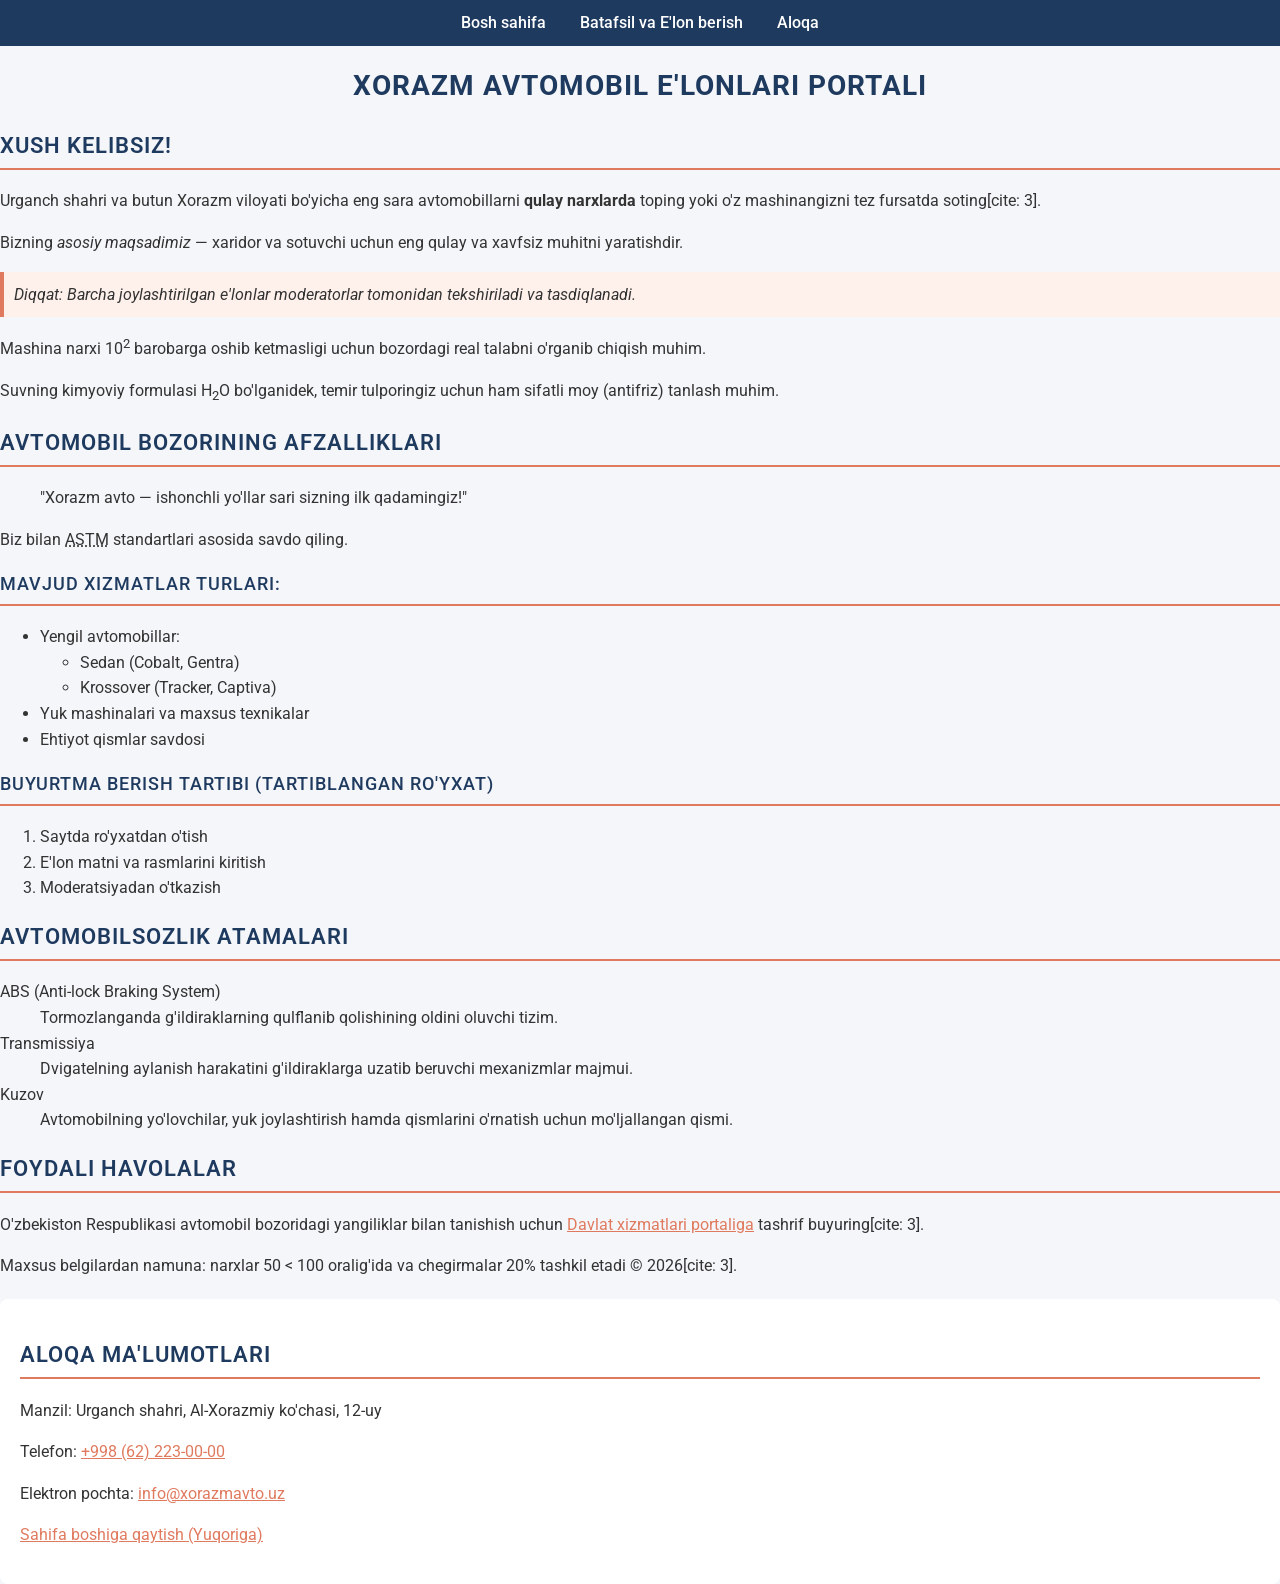
==== index.html @ d3a6dae4 "Initial commit" ====
<!DOCTYPE html>
<html lang="uz">
<head>
    <meta charset="UTF-8">
    <meta name="viewport" content="width=device-width, initial-scale=1.0">
    <meta name="description" content="Xorazm va Urganch shahridagi eng qulay avtomobil e'lonlari sayti. Mashina sotish va sotib olish.">
    <title>Xorazm Avto - Bosh sahifa</title>
    <!-- Google Fonts -->
    <link href="https://fonts.googleapis.com/css2?family=Roboto:wght@400;500;700&display=swap" rel="stylesheet">
    <!-- Tashqi CSS -->
    <link rel="stylesheet" href="css/style.css">
</head>
<body>

    <!-- Navigatsiya menyusi va havolalar -->
    <nav>
        <ul>
            <li><a href="index.html">Bosh sahifa</a></li>
            <li><a href="batafsil.html">Batafsil va E'lon berish</a></li>
            <li><a href="#aloqa">Aloqa</a></li>
        </ul>
    </nav>

    <header>
        <h1>Xorazm Avtomobil E'lonlari Portali</h1>
    </header>

    <main>
        <section>
            <h2>Xush kelibsiz!</h2>
            <p>Urganch shahri va butun Xorazm viloyati bo'yicha eng sara avtomobillarni <strong>qulay narxlarda</strong> toping yoki o'z mashinangizni tez fursatda soting[cite: 3].</p>
            <p>Bizning <em>asosiy maqsadimiz</em> — xaridor va sotuvchi uchun eng qulay va xavfsiz muhitni yaratishdir.</p>
            <p class="izoh">Diqqat: Barcha joylashtirilgan e'lonlar moderatorlar tomonidan tekshiriladi va tasdiqlanadi.</p>
            <p>Mashina narxi 10<sup>2</sup> barobarga oshib ketmasligi uchun bozordagi real talabni o'rganib chiqish muhim.</p>
            <p>Suvning kimyoviy formulasi H<sub>2</sub>O bo'lganidek, temir tulporingiz uchun ham sifatli moy (antifriz) tanlash muhim.</p>
        </section>

        <section>
            <h2>Avtomobil bozorining afzalliklari</h2>
            <blockquote>"Xorazm avto — ishonchli yo'llar sari sizning ilk qadamingiz!"</blockquote>
            <p>Biz bilan <abbr title="Avtomobil savdo markazi">ASTM</abbr> standartlari asosida savdo qiling.</p>
            
            <!-- Ichma-ich ro'yxat (ul ichida ul) -->
            <h3>Mavjud xizmatlar turlari:</h3>
            <ul>
                <li>Yengil avtomobillar:
                    <ul>
                        <li>Sedan (Cobalt, Gentra)</li>
                        <li>Krossover (Tracker, Captiva)</li>
                    </ul>
                </li>
                <li>Yuk mashinalari va maxsus texnikalar</li>
                <li>Ehtiyot qismlar savdosi</li>
            </ul>

            <h3>Buyurtma berish tartibi (Tartiblangan ro'yxat)</h3>
            <ol>
                <li>Saytda ro'yxatdan o'tish</li>
                <li>E'lon matni va rasmlarini kiritish</li>
                <li>Moderatsiyadan o'tkazish</li>
            </ol>
        </section>

        <!-- Atamalar ro'yxati dl -->
        <section>
            <h2>Avtomobilsozlik atamalari</h2>
            <dl>
                <dt>ABS (Anti-lock Braking System)</dt>
                <dd>Tormozlanganda g'ildiraklarning qulflanib qolishining oldini oluvchi tizim.</dd>
                
                <dt>Transmissiya</dt>
                <dd>Dvigatelning aylanish harakatini g'ildiraklarga uzatib beruvchi mexanizmlar majmui.</dd>
                
                <dt>Kuzov</dt>
                <dd>Avtomobilning yo'lovchilar, yuk joylashtirish hamda qismlarini o'rnatish uchun mo'ljallangan qismi.</dd>
            </dl>
        </section>

        <!-- Maxsus belgilar va tashqi havola -->
        <section>
            <h2>Foydali havolalar</h2>
            <p>O'zbekiston Respublikasi avtomobil bozoridagi yangiliklar bilan tanishish uchun <a href="https://gov.uz" target="_blank" rel="noopener">Davlat xizmatlari portaliga</a> tashrif buyuring[cite: 3].</p>
            <p>Maxsus belgilardan namuna: narxlar 50 &lt; 100 oralig'ida va chegirmalar 20&percnt; tashkil etadi &copy; 2026[cite: 3].</p>
        </section>
    </main>

    <!-- Aloqa qismi (ID selektori uchun) -->
    <footer id="aloqa">
        <h2>Aloqa ma'lumotlari</h2>
        <p>Manzil: Urganch shahri, Al-Xorazmiy ko'chasi, 12-uy</p>
        <p>Telefon: <a href="tel:+998622230000">+998 (62) 223-00-00</a></p>
        <p>Elektron pochta: <a href="mailto:info@xorazmavto.uz">info@xorazmavto.uz</a></p>
        <p><a href="#top">Sahifa boshiga qaytish (Yuqoriga)</a></p>
    </footer>

</body>
</html>
---- css/style.css ----
/* CSS faylni bo'limlarga ajratish va o'zgaruvchilar */
:root {
  --asosiy-rang: #1f3a5f;
  --ikkilamchi-rang: #e07a5f;
  --fon-rangi: #f4f6f9;
  --oq-rang: #ffffff;
  --matn-rangi: #333333;
}

/* Asosiy teglarga uslub berish */
body {
  font-family: 'Roboto', Arial, sans-serif;
  background-color: var(--fon-rangi);
  color: var(--matn-rangi);
  margin: 0;
  padding: 0;
  line-height: 1.6;
}

/* Sarlavhalar va matnlar */
h1, h2, h3 {
  color: var(--asosiy-rang);
  text-transform: uppercase;
  letter-spacing: 1px;
}

h1 {
  font-size: 28px;
  font-weight: 700;
  text-align: center;
}

h2 {
  font-size: 22px;
  font-weight: 600;
}

h3 {
  font-size: 18px;
  font-weight: 500;
}

p {
  font-size: 16px;
  font-style: normal;
}

/* Klass va ID selektorlari */
.izoh {
  background-color: #fef1ec;
  border-left: 4px solid var(--ikkilamchi-rang);
  padding: 10px;
  font-style: italic;
}

#aloqa {
  background-color: var(--oq-rang);
  padding: 20px;
  margin-top: 20px;
  border-radius: 8px;
}

/* Guruhlangan selektorlar */
h2, h3 {
  border-bottom: 2px solid var(--ikkilamchi-rang);
  padding-bottom: 5px;
}

/* Avlod selektori (navigatsiya havolalari uchun) */
nav ul {
  list-style-type: none;
  background-color: var(--asosiy-rang);
  padding: 10px;
  text-align: center;
  margin: 0;
}

nav ul li {
  display: inline;
  margin: 0 15px;
}

nav a {
  color: white;
  text-decoration: none;
  font-weight: 500;
}

/* Havolalar holati (a, a:hover, a:visited) */
a {
  color: var(--ikkilamchi-rang);
  text-decoration: underline;
}

a:visited {
  color: #723d46;
}

a:hover {
  color: #f2cc8f;
  text-decoration: none;
}
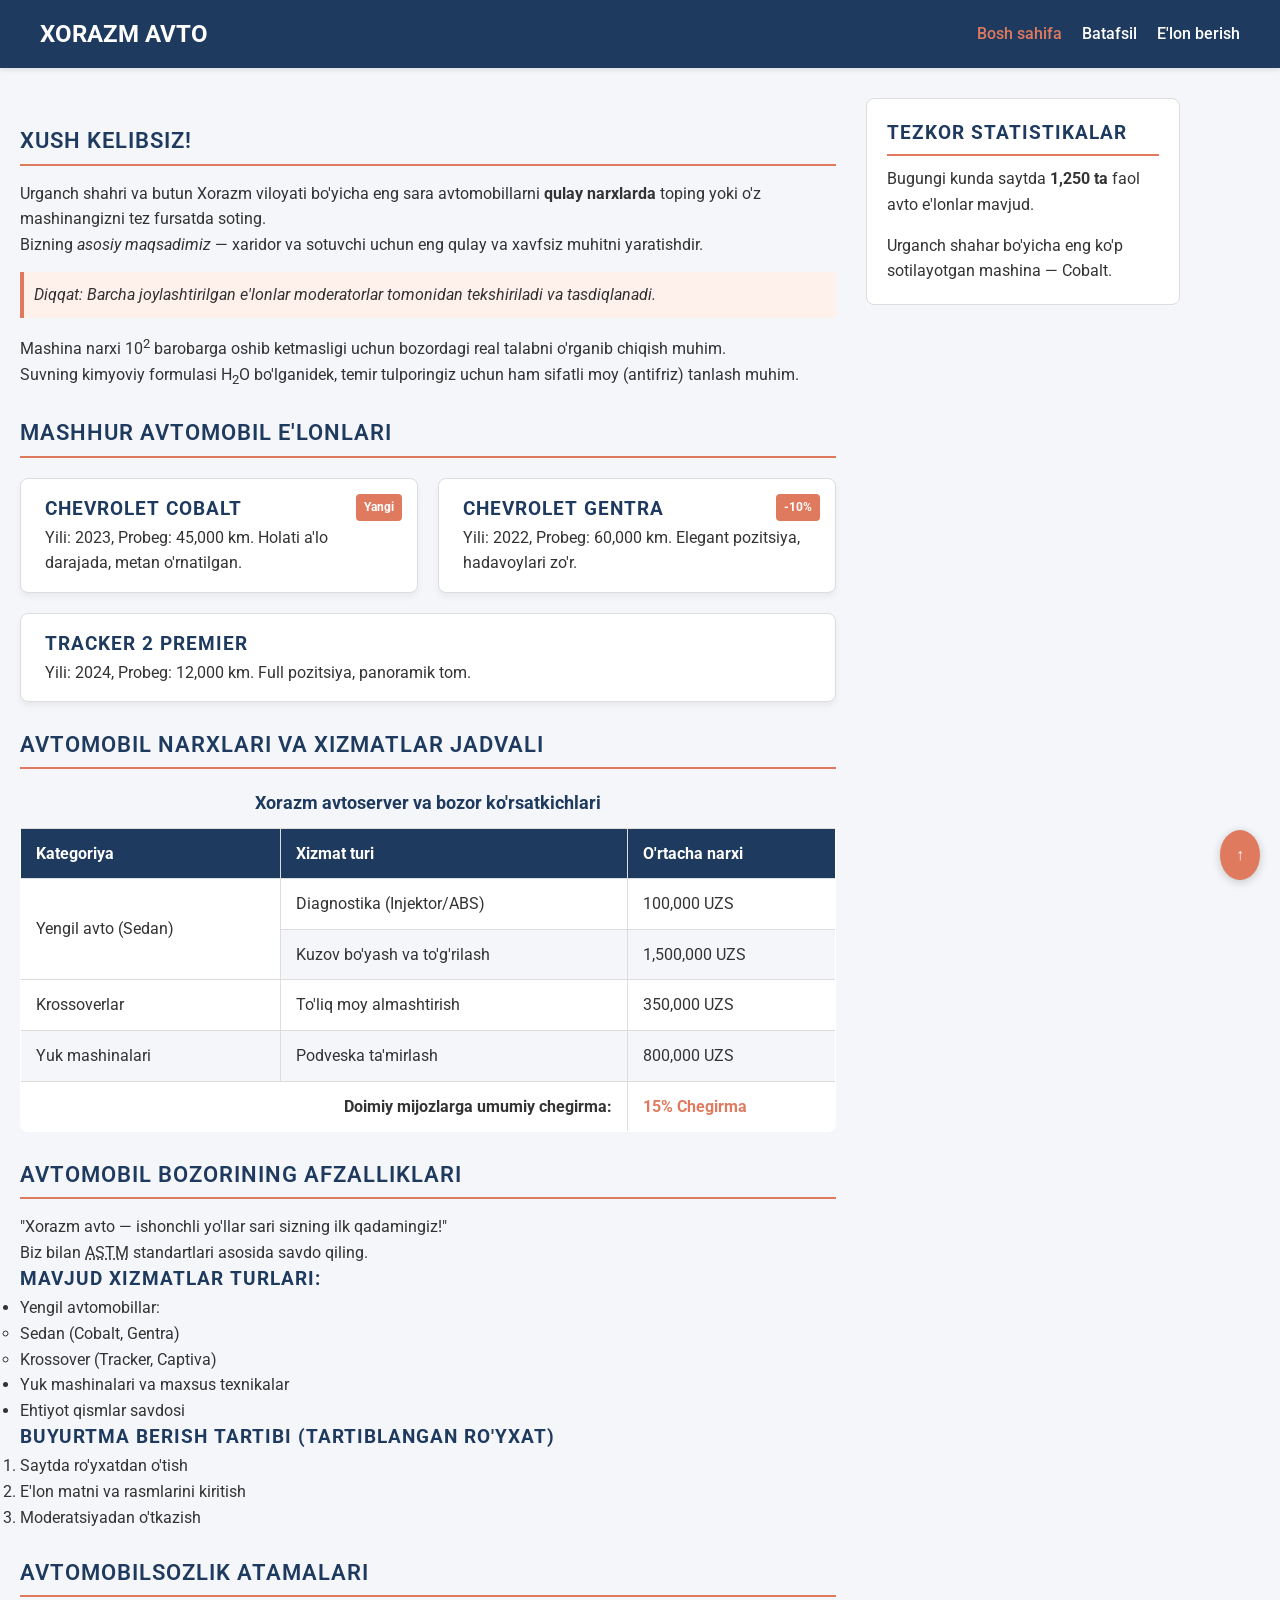
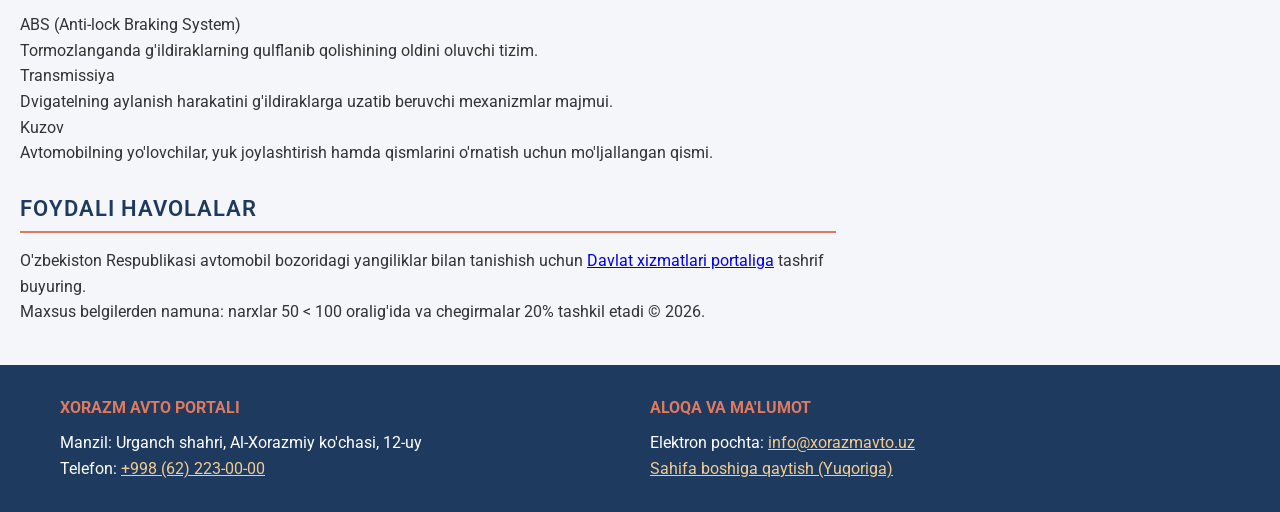
==== commit 324f025f: "2-amaliy web" ====
--- a/index.html
+++ b/index.html
@@ -5,92 +5,171 @@
     <meta name="viewport" content="width=device-width, initial-scale=1.0">
     <meta name="description" content="Xorazm va Urganch shahridagi eng qulay avtomobil e'lonlari sayti. Mashina sotish va sotib olish.">
     <title>Xorazm Avto - Bosh sahifa</title>
-    <!-- Google Fonts -->
     <link href="https://fonts.googleapis.com/css2?family=Roboto:wght@400;500;700&display=swap" rel="stylesheet">
-    <!-- Tashqi CSS -->
     <link rel="stylesheet" href="css/style.css">
 </head>
-<body>
-
-    <!-- Navigatsiya menyusi va havolalar -->
-    <nav>
-        <ul>
-            <li><a href="index.html">Bosh sahifa</a></li>
-            <li><a href="batafsil.html">Batafsil va E'lon berish</a></li>
-            <li><a href="#aloqa">Aloqa</a></li>
-        </ul>
-    </nav>
+<body id="top">
 
     <header>
-        <h1>Xorazm Avtomobil E'lonlari Portali</h1>
+        <div class="container header-flex">
+            <div class="logo">Xorazm Avto</div>
+            <nav>
+                <ul>
+                    <li><a href="index.html" class="active">Bosh sahifa</a></li>
+                    <li><a href="batafsil.html">Batafsil</a></li>
+                    <li><a href="aloqa.html">E'lon berish</a></li>
+                </ul>
+            </nav>
+        </div>
     </header>
 
-    <main>
-        <section>
-            <h2>Xush kelibsiz!</h2>
-            <p>Urganch shahri va butun Xorazm viloyati bo'yicha eng sara avtomobillarni <strong>qulay narxlarda</strong> toping yoki o'z mashinangizni tez fursatda soting[cite: 3].</p>
-            <p>Bizning <em>asosiy maqsadimiz</em> — xaridor va sotuvchi uchun eng qulay va xavfsiz muhitni yaratishdir.</p>
-            <p class="izoh">Diqqat: Barcha joylashtirilgan e'lonlar moderatorlar tomonidan tekshiriladi va tasdiqlanadi.</p>
-            <p>Mashina narxi 10<sup>2</sup> barobarga oshib ketmasligi uchun bozordagi real talabni o'rganib chiqish muhim.</p>
-            <p>Suvning kimyoviy formulasi H<sub>2</sub>O bo'lganidek, temir tulporingiz uchun ham sifatli moy (antifriz) tanlash muhim.</p>
-        </section>
+    <div class="container main-layout">
+        <main>
+            <section>
+                <h2>Xush kelibsiz!</h2>
+                <p>Urganch shahri va butun Xorazm viloyati bo'yicha eng sara avtomobillarni <strong>qulay narxlarda</strong> toping yoki o'z mashinangizni tez fursatda soting.</p>
+                <p>Bizning <em>asosiy maqsadimiz</em> — xaridor va sotuvchi uchun eng qulay va xavfsiz muhitni yaratishdir.</p>
+                <p class="izoh">Diqqat: Barcha joylashtirilgan e'lonlar moderatorlar tomonidan tekshiriladi va tasdiqlanadi.</p>
+                <p>Mashina narxi 10<sup>2</sup> barobarga oshib ketmasligi uchun bozordagi real talabni o'rganib chiqish muhim.</p>
+                <p>Suvning kimyoviy formulasi H<sub>2</sub>O bo'lganidek, temir tulporingiz uchun ham sifatli moy (antifriz) tanlash muhim.</p>
+            </section>
 
-        <section>
-            <h2>Avtomobil bozorining afzalliklari</h2>
-            <blockquote>"Xorazm avto — ishonchli yo'llar sari sizning ilk qadamingiz!"</blockquote>
-            <p>Biz bilan <abbr title="Avtomobil savdo markazi">ASTM</abbr> standartlari asosida savdo qiling.</p>
-            
-            <!-- Ichma-ich ro'yxat (ul ichida ul) -->
-            <h3>Mavjud xizmatlar turlari:</h3>
-            <ul>
-                <li>Yengil avtomobillar:
-                    <ul>
-                        <li>Sedan (Cobalt, Gentra)</li>
-                        <li>Krossover (Tracker, Captiva)</li>
-                    </ul>
-                </li>
-                <li>Yuk mashinalari va maxsus texnikalar</li>
-                <li>Ehtiyot qismlar savdosi</li>
-            </ul>
+            <!-- Kartalar qatori (Badge absolyut pozitsiyada) -->
+            <section>
+                <h2>Mashhur Avtomobil E'lonlari</h2>
+                <div class="cards-grid">
+                    <article class="card">
+                        <span class="badge">Yangi</span>
+                        <h3>Chevrolet Cobalt</h3>
+                        <p>Yili: 2023, Probeg: 45,000 km. Holati a'lo darajada, metan o'rnatilgan.</p>
+                    </article>
+                    <article class="card">
+                        <span class="badge">-10%</span>
+                        <h3>Chevrolet Gentra</h3>
+                        <p>Yili: 2022, Probeg: 60,000 km. Elegant pozitsiya, hadavoylari zo'r.</p>
+                    </article>
+                    <article class="card">
+                        <h3>Tracker 2 Premier</h3>
+                        <p>Yili: 2024, Probeg: 12,000 km. Full pozitsiya, panoramik tom.</p>
+                    </article>
+                </div>
+            </section>
 
-            <h3>Buyurtma berish tartibi (Tartiblangan ro'yxat)</h3>
-            <ol>
-                <li>Saytda ro'yxatdan o'tish</li>
-                <li>E'lon matni va rasmlarini kiritish</li>
-                <li>Moderatsiyadan o'tkazish</li>
-            </ol>
-        </section>
+            <!-- Jadval (A3, A4, A5 talablari) -->
+            <section>
+                <h2>Avtomobil Narxlari va Xizmatlar Jadvali</h2>
+                <div class="table-responsive">
+                    <table>
+                        <caption>Xorazm avtoserver va bozor ko'rsatkichlari</caption>
+                        <thead>
+                            <tr>
+                                <th>Kategoriya</th>
+                                <th>Xizmat turi</th>
+                                <th>O'rtacha narxi</th>
+                            </tr>
+                        </thead>
+                        <tbody>
+                            <tr>
+                                <td rowspan="2">Yengil avto (Sedan)</td>
+                                <td>Diagnostika (Injektor/ABS)</td>
+                                <td>100,000 UZS</td>
+                            </tr>
+                            <tr>
+                                <td>Kuzov bo'yash va to'g'rilash</td>
+                                <td>1,500,000 UZS</td>
+                            </tr>
+                            <tr>
+                                <td>Krossoverlar</td>
+                                <td>To'liq moy almashtirish</td>
+                                <td>350,000 UZS</td>
+                            </tr>
+                            <tr>
+                                <td>Yuk mashinalari</td>
+                                <td>Podveska ta'mirlash</td>
+                                <td>800,000 UZS</td>
+                            </tr>
+                            <tr>
+                                <td colspan="2" style="text-align: right; font-weight: bold;">Doimiy mijozlarga umumiy chegirma:</td>
+                                <td style="font-weight: bold; color: var(--ikkilamchi-rang);">15% Chegirma</td>
+                            </tr>
+                        </tbody>
+                    </table>
+                </div>
+            </section>
 
-        <!-- Atamalar ro'yxati dl -->
-        <section>
-            <h2>Avtomobilsozlik atamalari</h2>
-            <dl>
-                <dt>ABS (Anti-lock Braking System)</dt>
-                <dd>Tormozlanganda g'ildiraklarning qulflanib qolishining oldini oluvchi tizim.</dd>
+            <section>
+                <h2>Avtomobil bozorining afzalliklari</h2>
+                <blockquote>"Xorazm avto — ishonchli yo'llar sari sizning ilk qadamingiz!"</blockquote>
+                <p>Biz bilan <abbr title="Avtomobil savdo markazi">ASTM</abbr> standartlari asosida savdo qiling.</p>
                 
-                <dt>Transmissiya</dt>
-                <dd>Dvigatelning aylanish harakatini g'ildiraklarga uzatib beruvchi mexanizmlar majmui.</dd>
-                
-                <dt>Kuzov</dt>
-                <dd>Avtomobilning yo'lovchilar, yuk joylashtirish hamda qismlarini o'rnatish uchun mo'ljallangan qismi.</dd>
-            </dl>
-        </section>
+                <h3>Mavjud xizmatlar turlari:</h3>
+                <ul>
+                    <li>Yengil avtomobillar:
+                        <ul>
+                            <li>Sedan (Cobalt, Gentra)</li>
+                            <li>Krossover (Tracker, Captiva)</li>
+                        </ul>
+                    </li>
+                    <li>Yuk mashinalari va maxsus texnikalar</li>
+                    <li>Ehtiyot qismlar savdosi</li>
+                </ul>
 
-        <!-- Maxsus belgilar va tashqi havola -->
-        <section>
-            <h2>Foydali havolalar</h2>
-            <p>O'zbekiston Respublikasi avtomobil bozoridagi yangiliklar bilan tanishish uchun <a href="https://gov.uz" target="_blank" rel="noopener">Davlat xizmatlari portaliga</a> tashrif buyuring[cite: 3].</p>
-            <p>Maxsus belgilardan namuna: narxlar 50 &lt; 100 oralig'ida va chegirmalar 20&percnt; tashkil etadi &copy; 2026[cite: 3].</p>
-        </section>
-    </main>
+                <h3>Buyurtma berish tartibi (Tartiblangan ro'yxat)</h3>
+                <ol>
+                    <li>Saytda ro'yxatdan o'tish</li>
+                    <li>E'lon matni va rasmlarini kiritish</li>
+                    <li>Moderatsiyadan o'tkazish</li>
+                </ol>
+            </section>
 
-    <!-- Aloqa qismi (ID selektori uchun) -->
+            <!-- Atamalar ro'yxati dl -->
+            <section>
+                <h2>Avtomobilsozlik atamalari</h2>
+                <dl>
+                    <dt>ABS (Anti-lock Braking System)</dt>
+                    <dd>Tormozlanganda g'ildiraklarning qulflanib qolishining oldini oluvchi tizim.</dd>
+                    
+                    <dt>Transmissiya</dt>
+                    <dd>Dvigatelning aylanish harakatini g'ildiraklarga uzatib beruvchi mexanizmlar majmui.</dd>
+                    
+                    <dt>Kuzov</dt>
+                    <dd>Avtomobilning yo'lovchilar, yuk joylashtirish hamda qismlarini o'rnatish uchun mo'ljallangan qismi.</dd>
+                </dl>
+            </section>
+
+            <!-- Maxsus belgilar va tashqi havola -->
+            <section>
+                <h2>Foydali havolalar</h2>
+                <p>O'zbekiston Respublikasi avtomobil bozoridagi yangiliklar bilan tanishish uchun <a href="https://gov.uz" target="_blank" rel="noopener">Davlat xizmatlari portaliga</a> tashrif buyuring.</p>
+                <p>Maxsus belgilerden namuna: narxlar 50 &lt; 100 oralig'ida va chegirmalar 20&percnt; tashkil etadi &copy; 2026.</p>
+            </section>
+        </main>
+
+        <!-- Aside talabi -->
+        <aside>
+            <h3>Tezkor Statistikalar</h3>
+            <p>Bugungi kunda saytda <strong>1,250 ta</strong> faol avto e'lonlar mavjud.</p>
+            <p style="margin-top: 15px;">Urganch shahar bo'yicha eng ko'p sotilayotgan mashina — Cobalt.</p>
+        </aside>
+    </div>
+
+    <!-- B7. Fixed Yuqoriga tugmasi -->
+    <a href="#top" class="btn-up" title="Yuqoriga">↑</a>
+
+    <!-- Footer (2 ustunli Flexbox) -->
     <footer id="aloqa">
-        <h2>Aloqa ma'lumotlari</h2>
-        <p>Manzil: Urganch shahri, Al-Xorazmiy ko'chasi, 12-uy</p>
-        <p>Telefon: <a href="tel:+998622230000">+998 (62) 223-00-00</a></p>
-        <p>Elektron pochta: <a href="mailto:info@xorazmavto.uz">info@xorazmavto.uz</a></p>
-        <p><a href="#top">Sahifa boshiga qaytish (Yuqoriga)</a></p>
+        <div class="container footer-flex">
+            <div class="footer-col">
+                <h4>Xorazm Avto Portali</h4>
+                <p>Manzil: Urganch shahri, Al-Xorazmiy ko'chasi, 12-uy</p>
+                <p>Telefon: <a href="tel:+998622230000">+998 (62) 223-00-00</a></p>
+            </div>
+            <div class="footer-col">
+                <h4>Aloqa va Ma'lumot</h4>
+                <p>Elektron pochta: <a href="mailto:info@xorazmavto.uz">info@xorazmavto.uz</a></p>
+                <p><a href="#top">Sahifa boshiga qaytish (Yuqoriga)</a></p>
+            </div>
+        </div>
     </footer>
 
 </body>
--- a/css/style.css
+++ b/css/style.css
@@ -1,102 +1,363 @@
-/* CSS faylni bo'limlarga ajratish va o'zgaruvchilar */
+/* B1. Universal box-sizing va reset */
+*, *::before, *::after {
+    box-sizing: border-box;
+    margin: 0;
+    padding: 0;
+}
+
+/* O'zgaruvchilar (1-amaliy ishdagi ranglar saqlandi) */
 :root {
-  --asosiy-rang: #1f3a5f;
-  --ikkilamchi-rang: #e07a5f;
-  --fon-rangi: #f4f6f9;
-  --oq-rang: #ffffff;
-  --matn-rangi: #333333;
-}
-
-/* Asosiy teglarga uslub berish */
+    --asosiy-rang: #1f3a5f;
+    --ikkilamchi-rang: #e07a5f;
+    --fon-rangi: #f4f6f9;
+    --oq-rang: #ffffff;
+    --matn-rangi: #333333;
+    --border-rang: #dddddd;
+}
+
 body {
-  font-family: 'Roboto', Arial, sans-serif;
-  background-color: var(--fon-rangi);
-  color: var(--matn-rangi);
-  margin: 0;
-  padding: 0;
-  line-height: 1.6;
+    font-family: 'Roboto', Arial, sans-serif;
+    background-color: var(--fon-rangi);
+    color: var(--matn-rangi);
+    line-height: 1.6;
+}
+
+/* B2. Konteyner */
+.container {
+    max-width: 1200px;
+    margin: 0 auto;
+    padding: 0 20px;
+}
+
+/* B5. Sticky Header va B8. Flexbox Menyusi */
+header {
+    background-color: var(--asosiy-rang);
+    position: sticky;
+    top: 0;
+    z-index: 1000;
+    box-shadow: 0 2px 5px rgba(0,0,0,0.1);
+}
+
+.header-flex {
+    display: flex;
+    justify-content: space-between;
+    align-items: center;
+    padding: 15px 0;
+}
+
+.logo {
+    font-size: 1.5rem;
+    font-weight: 700;
+    color: var(--oq-rang);
+    text-transform: uppercase;
+}
+
+nav ul {
+    display: flex;
+    list-style: none;
+    gap: 20px;
+    margin: 0;
+    padding: 0;
+}
+
+nav a {
+    color: var(--oq-rang);
+    text-decoration: none;
+    font-weight: 500;
+    transition: color 0.3s;
+}
+
+nav a:hover, nav a.active {
+    color: var(--ikkilamchi-rang);
+}
+
+/* Layout: Main va Aside */
+.main-layout {
+    display: flex;
+    gap: 30px;
+    margin: 30px 0;
+    flex-wrap: wrap;
+}
+
+main {
+    flex: 3;
+    min-width: 300px;
+}
+
+aside {
+    flex: 1;
+    min-width: 250px;
+    background: var(--oq-rang);
+    padding: 20px;
+    border-radius: 8px;
+    border: 1px solid var(--border-rang);
+    height: fit-content;
+}
+
+aside h3 {
+    color: var(--asosiy-rang);
+    border-bottom: 2px solid var(--ikkilamchi-rang);
+    padding-bottom: 5px;
+    margin-bottom: 10px;
 }
 
 /* Sarlavhalar va matnlar */
 h1, h2, h3 {
-  color: var(--asosiy-rang);
-  text-transform: uppercase;
-  letter-spacing: 1px;
-}
-
-h1 {
-  font-size: 28px;
-  font-weight: 700;
-  text-align: center;
+    color: var(--asosiy-rang);
+    text-transform: uppercase;
+    letter-spacing: 1px;
 }
 
 h2 {
-  font-size: 22px;
-  font-weight: 600;
-}
-
-h3 {
-  font-size: 18px;
-  font-weight: 500;
-}
-
-p {
-  font-size: 16px;
-  font-style: normal;
-}
-
-/* Klass va ID selektorlari */
+    font-size: 22px;
+    font-weight: 600;
+    border-bottom: 2px solid var(--ikkilamchi-rang);
+    padding-bottom: 5px;
+    margin-bottom: 15px;
+    margin-top: 25px;
+}
+
+/* B3. Kartalar va B9. Flexbox Kartalar Qatori */
+.cards-grid {
+    display: flex;
+    flex-wrap: wrap;
+    gap: 20px;
+    margin-top: 20px;
+}
+
+.card {
+    flex: 1 1 280px;
+    background: var(--oq-rang);
+    border: 1px solid var(--border-rang);
+    border-radius: 8px;
+    padding: 16px 24px; /* B4. Qisqa yozuv (2 qiymatli padding) */
+    position: relative; /* B6 uchun ota element */
+    box-shadow: 0 4px 6px rgba(0,0,0,0.05);
+    transition: transform 0.3s;
+}
+
+.card:hover {
+    transform: translateY(-5px);
+}
+
+/* B6. Absolute belgi (Badge) */
+.badge {
+    position: absolute;
+    top: 15px;
+    right: 15px;
+    background-color: var(--ikkilamchi-rang);
+    color: white;
+    padding: 4px 8px;
+    font-size: 0.75rem;
+    border-radius: 4px;
+    font-weight: bold;
+}
+
+/* Jadval uslublari (A3, A4, A5) */
+.table-responsive {
+    overflow-x: auto;
+    margin: 20px 0;
+}
+
+table {
+    width: 100%;
+    border-collapse: collapse;
+    background: var(--oq-rang);
+    border-radius: 8px;
+    overflow: hidden;
+    border: 1px solid var(--border-rang);
+}
+
+caption {
+    font-weight: bold;
+    margin-bottom: 10px;
+    font-size: 1.1rem;
+    color: var(--asosiy-rang);
+}
+
+th, td {
+    padding: 12px 15px;
+    border: 1px solid var(--border-rang);
+    text-align: left;
+}
+
+thead {
+    background-color: var(--asosiy-rang);
+    color: white;
+}
+
+tbody tr:nth-child(even) {
+    background-color: var(--fon-rangi);
+}
+
+/* B12. Forma uslublari (Flexbox column va gap) */
+.form-container {
+    background: var(--oq-rang);
+    padding: 25px;
+    border-radius: 8px;
+    border: 1px solid var(--border-rang);
+    margin-top: 20px;
+}
+
+form {
+    display: flex;
+    flex-direction: column;
+    gap: 15px;
+}
+
+.form-group {
+    display: flex;
+    flex-direction: column;
+    gap: 5px;
+}
+
+fieldset {
+    border: 1px solid var(--border-rang);
+    padding: 15px;
+    border-radius: 6px;
+    display: flex;
+    gap: 20px;
+    align-items: center;
+}
+
+legend {
+    padding: 0 5px;
+    font-weight: bold;
+    color: var(--asosiy-rang);
+}
+
+input, select, textarea, button {
+    padding: 10px;
+    border: 1px solid var(--border-rang);
+    border-radius: 4px;
+    font-size: 1rem;
+}
+
+button[type="submit"] {
+    background-color: var(--asosiy-rang);
+    color: white;
+    border: none;
+    cursor: pointer;
+    font-weight: bold;
+    transition: background 0.3s;
+}
+
+button[type="submit"]:hover {
+    background-color: var(--ikkilamchi-rang);
+}
+
+/* Media uslublari (A10, A11) */
+figure {
+    margin: 20px 0;
+    text-align: center;
+    background: var(--oq-rang);
+    padding: 15px;
+    border-radius: 8px;
+    border: 1px solid var(--border-rang);
+}
+
+figure img {
+    max-width: 100%;
+    height: auto;
+    border-radius: 6px;
+}
+
+figcaption {
+    font-size: 0.9rem;
+    color: #666;
+    margin-top: 8px;
+    font-style: italic;
+}
+
+.media-container {
+    display: flex;
+    gap: 20px;
+    flex-wrap: wrap;
+    justify-content: center;
+}
+
+iframe {
+    width: 100%;
+    max-width: 100%;
+    height: 350px;
+    border-radius: 8px;
+    border: 1px solid var(--border-rang);
+    margin: 20px 0;
+}
+
+/* B11. Gorizontal va vertikal markazlashtirilgan element */
+.center-box {
+    display: flex;
+    justify-content: center;
+    align-items: center;
+    min-height: 80px;
+    background: #e9ecef;
+    border-radius: 8px;
+    margin: 20px 0;
+    padding: 15px;
+    text-align: center;
+    border: 1px dashed var(--asosiy-rang);
+}
+
+/* B7. Fixed Yuqoriga tugmasi */
+.btn-up {
+    position: fixed;
+    bottom: 20px;
+    right: 20px;
+    background-color: var(--ikkilamchi-rang);
+    color: white;
+    padding: 12px 16px;
+    border-radius: 50%;
+    text-decoration: none;
+    font-weight: bold;
+    box-shadow: 0 2px 10px rgba(0,0,0,0.2);
+    z-index: 999;
+    transition: background 0.3s;
+}
+
+.btn-up:hover {
+    background-color: var(--asosiy-rang);
+}
+
+/* B10. Flexbox Footer (2 ustunli) */
+footer {
+    background: var(--asosiy-rang);
+    color: white;
+    padding: 30px 0;
+    margin-top: 40px;
+}
+
+.footer-flex {
+    display: flex;
+    justify-content: space-between;
+    flex-wrap: wrap;
+    gap: 20px;
+}
+
+.footer-col {
+    flex: 1 1 250px;
+}
+
+.footer-col h4 {
+    color: var(--ikkilamchi-rang);
+    margin-bottom: 10px;
+    text-transform: uppercase;
+}
+
+.footer-col a {
+    color: #f2cc8f;
+    text-decoration: underline;
+}
+
+.footer-col a:hover {
+    text-decoration: none;
+}
+
+/* Qo'shimcha klasslar */
 .izoh {
-  background-color: #fef1ec;
-  border-left: 4px solid var(--ikkilamchi-rang);
-  padding: 10px;
-  font-style: italic;
-}
-
-#aloqa {
-  background-color: var(--oq-rang);
-  padding: 20px;
-  margin-top: 20px;
-  border-radius: 8px;
-}
-
-/* Guruhlangan selektorlar */
-h2, h3 {
-  border-bottom: 2px solid var(--ikkilamchi-rang);
-  padding-bottom: 5px;
-}
-
-/* Avlod selektori (navigatsiya havolalari uchun) */
-nav ul {
-  list-style-type: none;
-  background-color: var(--asosiy-rang);
-  padding: 10px;
-  text-align: center;
-  margin: 0;
-}
-
-nav ul li {
-  display: inline;
-  margin: 0 15px;
-}
-
-nav a {
-  color: white;
-  text-decoration: none;
-  font-weight: 500;
-}
-
-/* Havolalar holati (a, a:hover, a:visited) */
-a {
-  color: var(--ikkilamchi-rang);
-  text-decoration: underline;
-}
-
-a:visited {
-  color: #723d46;
-}
-
-a:hover {
-  color: #f2cc8f;
-  text-decoration: none;
+    background-color: #fef1ec;
+    border-left: 4px solid var(--ikkilamchi-rang);
+    padding: 10px;
+    font-style: italic;
+    margin: 15px 0;
 }
